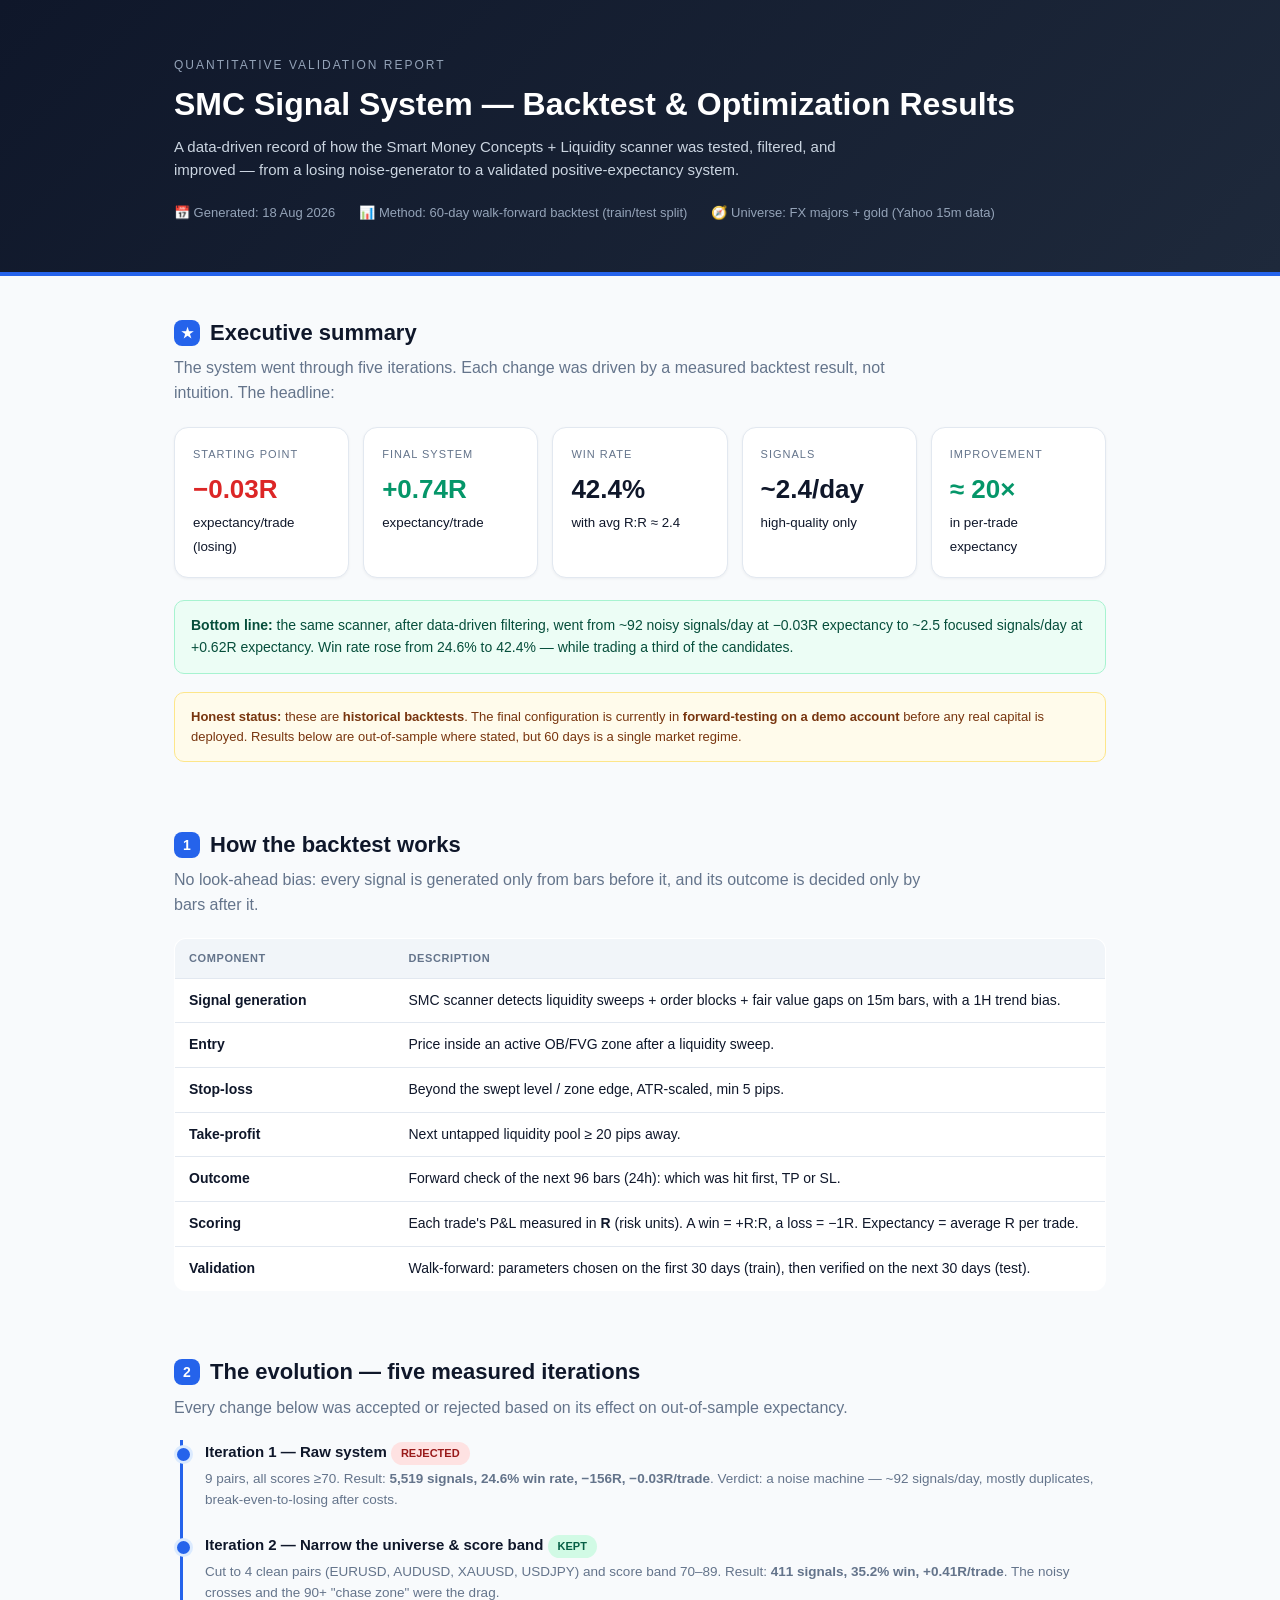
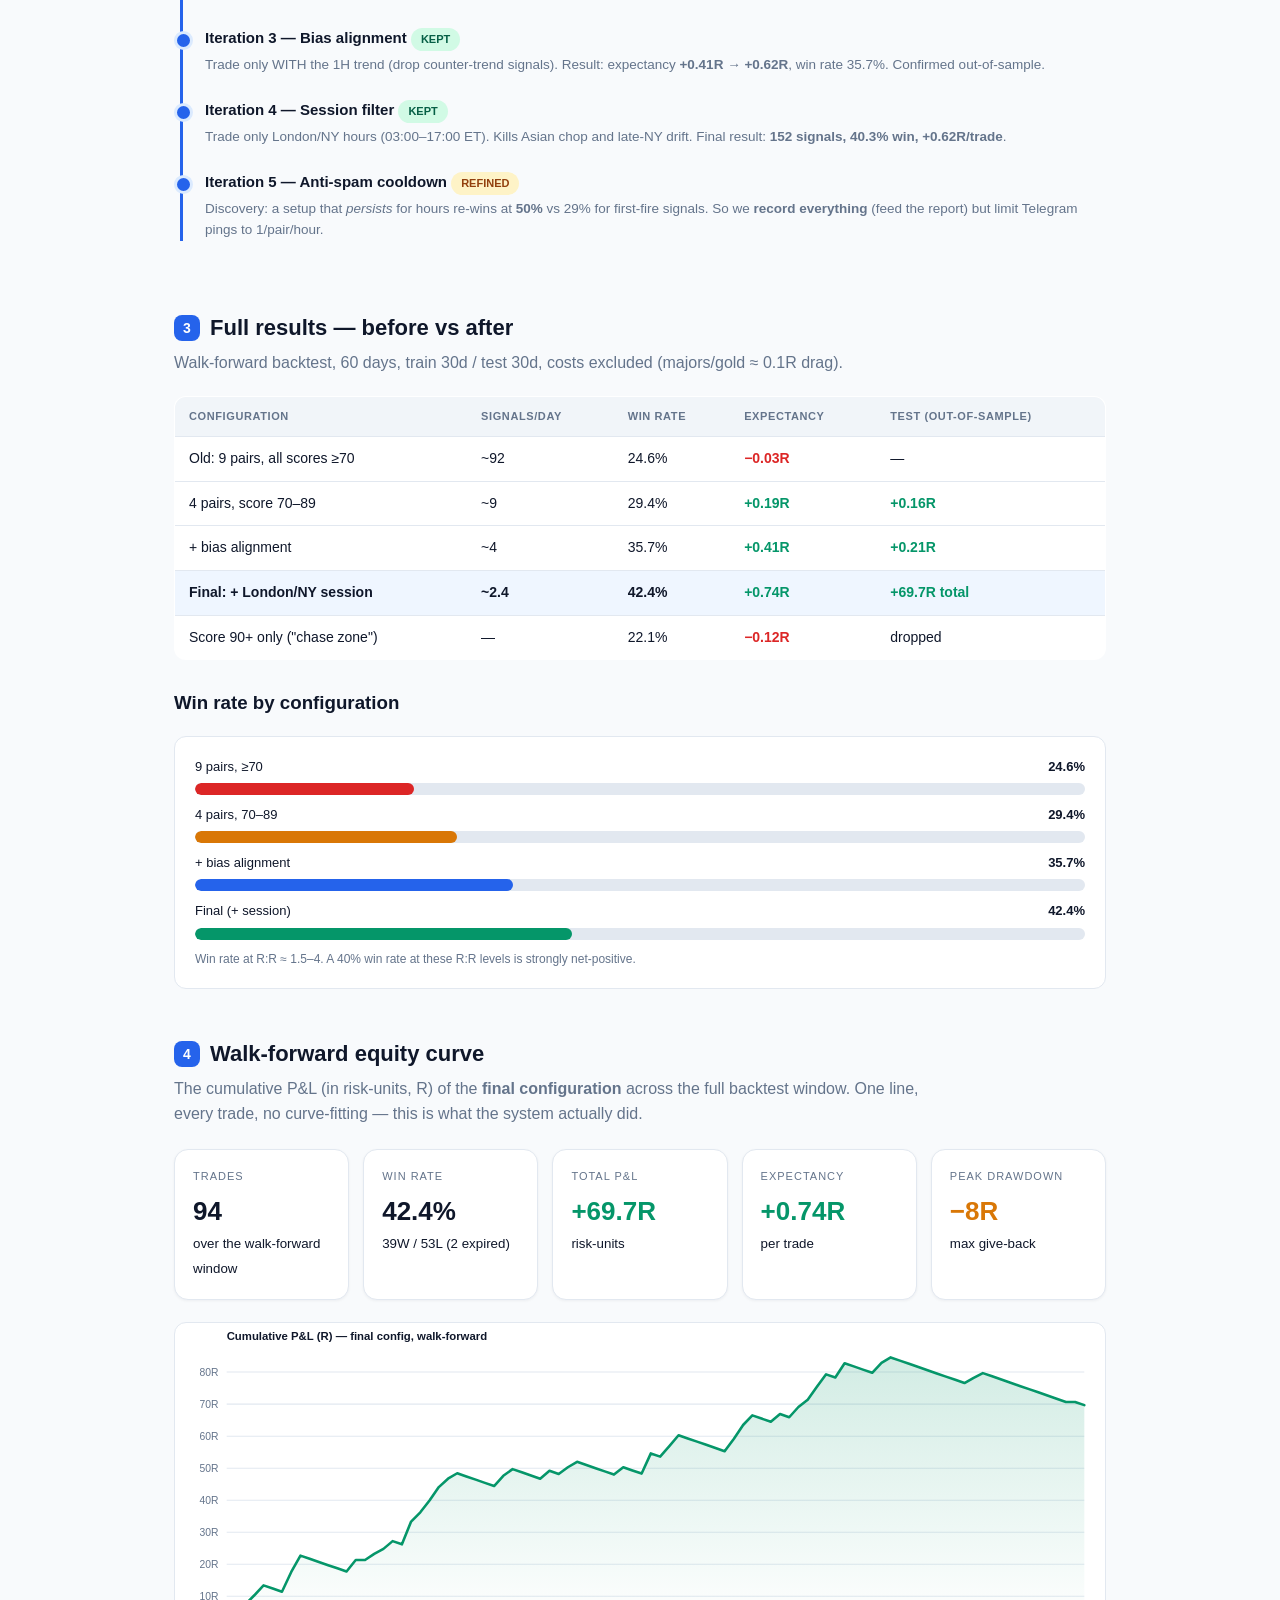
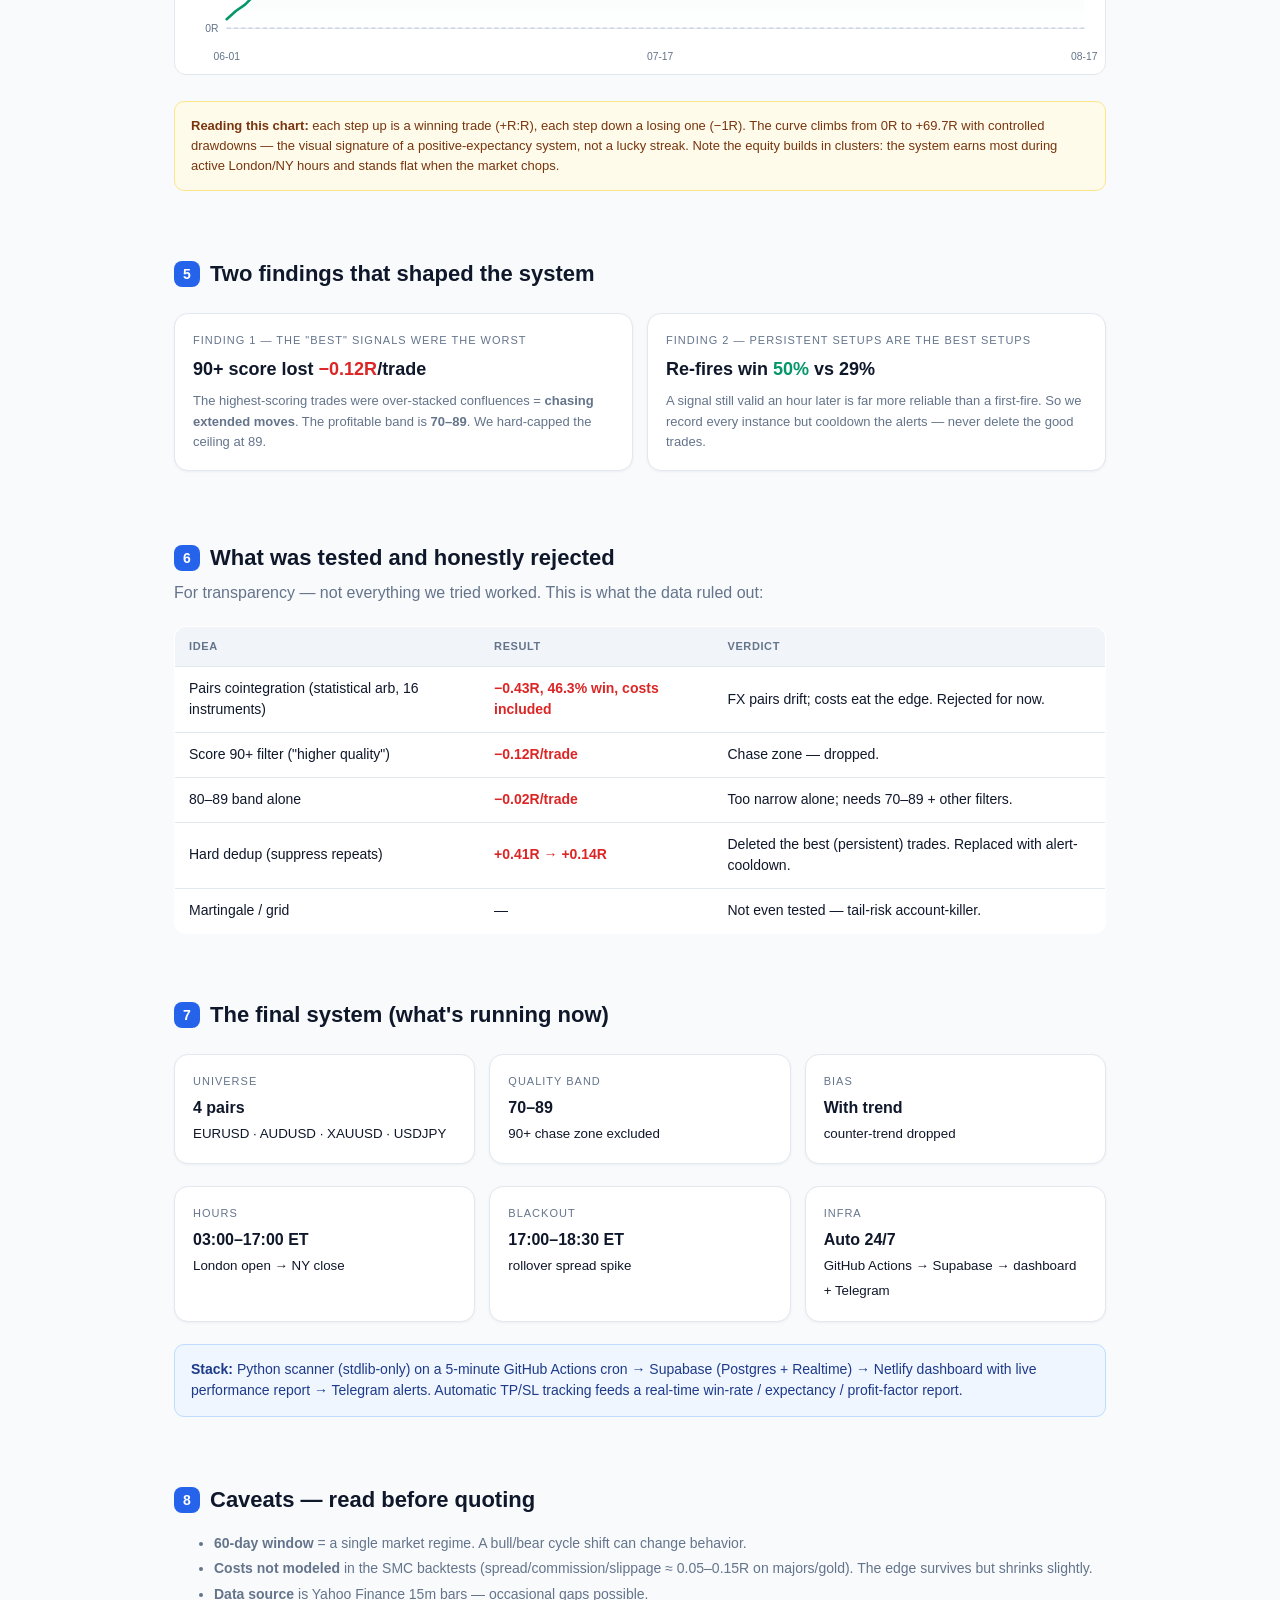
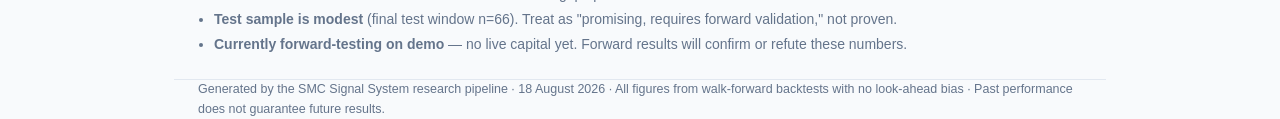
==== backtest-report.html @ 5c6650b4 "as 1 as" ====
<!DOCTYPE html>
<html lang="en">
<head>
<meta charset="utf-8">
<meta name="viewport" content="width=device-width, initial-scale=1">
<title>SMC Signal System — Backtest &amp; Validation Report</title>
<style>
  :root{
    --ink:#0f172a; --muted:#64748b; --line:#e2e8f0;
    --green:#059669; --red:#dc2626; --amber:#d97706; --blue:#2563eb;
    --bg:#f8fafc; --card:#ffffff;
  }
  *{box-sizing:border-box}
  body{margin:0;font-family:-apple-system,BlinkMacSystemFont,"Segoe UI",Roboto,Helvetica,Arial,sans-serif;
       background:var(--bg);color:var(--ink);line-height:1.55}
  .wrap{max-width:980px;margin:0 auto;padding:0 24px}
  header{background:linear-gradient(135deg,#0f172a,#1e293b);color:#fff;padding:56px 0 48px;border-bottom:4px solid var(--blue)}
  header .kicker{font-size:12px;letter-spacing:2px;text-transform:uppercase;color:#94a3b8;margin:0 0 10px}
  header h1{margin:0;font-size:32px;line-height:1.2}
  header .sub{margin:12px 0 0;color:#cbd5e1;font-size:15px;max-width:720px}
  .meta{display:flex;gap:24px;margin-top:22px;font-size:13px;color:#94a3b8}
  section{padding:40px 0 8px}
  h2{font-size:22px;margin:0 0 6px}
  h2 .n{display:inline-block;background:var(--blue);color:#fff;border-radius:8px;font-size:14px;
         width:26px;height:26px;line-height:26px;text-align:center;margin-right:10px;vertical-align:2px}
  .lead{color:var(--muted);margin:0 0 20px;max-width:760px}
  .cards{display:grid;grid-template-columns:repeat(auto-fit,minmax(170px,1fr));gap:14px;margin:22px 0}
  .card{background:var(--card);border:1px solid var(--line);border-radius:14px;padding:18px;box-shadow:0 1px 3px rgba(15,23,42,.05)}
  .card .k{font-size:11px;text-transform:uppercase;letter-spacing:1px;color:var(--muted);margin-bottom:6px}
  .card .v{font-size:26px;font-weight:800}
  .card .v small{font-size:13px;color:var(--muted);font-weight:500;display:block;margin-top:2px}
  .pos{color:var(--green)} .neg{color:var(--red)} .warn{color:var(--amber)}
  table{width:100%;border-collapse:collapse;background:var(--card);border:1px solid var(--line);
        border-radius:12px;overflow:hidden;font-size:14px;margin:16px 0}
  th{background:#f1f5f9;text-align:left;padding:11px 14px;font-size:11px;text-transform:uppercase;
     letter-spacing:.6px;color:var(--muted);border-bottom:1px solid var(--line)}
  td{padding:11px 14px;border-bottom:1px solid var(--line)}
  tr:last-child td{border-bottom:none}
  .num{font-variant-numeric:tabular-nums}
  .good{color:var(--green);font-weight:700}
  .bad{color:var(--red);font-weight:700}
  .hl td{background:#eff6ff}
  .note{background:#fffbeb;border:1px solid #fde68a;border-radius:10px;padding:14px 16px;font-size:13px;color:#78350f;margin:18px 0}
  .callout{background:#ecfdf5;border:1px solid #a7f3d0;border-radius:10px;padding:14px 16px;font-size:14px;color:#064e3b;margin:18px 0}
  .timeline{border-left:3px solid var(--blue);margin:18px 0 18px 6px;padding-left:22px}
  .step{position:relative;margin-bottom:22px}
  .step::before{content:"";position:absolute;left:-31px;top:5px;width:13px;height:13px;border-radius:50%;
                background:var(--blue);border:3px solid #dbeafe}
  .step .t{font-weight:700;font-size:15px}
  .step .d{color:var(--muted);font-size:13.5px;margin-top:4px}
  .pill{display:inline-block;font-size:11px;font-weight:700;padding:3px 10px;border-radius:999px;margin-right:6px}
  .pill-win{background:#d1fae5;color:#065f46}
  .pill-loss{background:#fee2e2;color:#991b1b}
  .pill-drop{background:#fef3c7;color:#92400e}
  footer{padding:40px 0 56px;color:var(--muted);font-size:12.5px;border-top:1px solid var(--line);margin-top:30px}
  .bar{height:12px;border-radius:6px;background:#e2e8f0;position:relative;margin:6px 0 2px;overflow:hidden}
  .bar i{position:absolute;left:0;top:0;bottom:0;border-radius:6px}
  .legend{font-size:12px;color:var(--muted)}
</style>
</head>
<body>

<header>
  <div class="wrap">
    <p class="kicker">Quantitative Validation Report</p>
    <h1>SMC Signal System — Backtest &amp; Optimization Results</h1>
    <p class="sub">A data-driven record of how the Smart Money Concepts + Liquidity scanner was tested,
       filtered, and improved — from a losing noise-generator to a validated positive-expectancy system.</p>
    <div class="meta">
      <span>📅 Generated: 18 Aug 2026</span>
      <span>📊 Method: 60-day walk-forward backtest (train/test split)</span>
      <span>🧭 Universe: FX majors + gold (Yahoo 15m data)</span>
    </div>
  </div>
</header>

<div class="wrap">

<section>
  <h2><span class="n">★</span>Executive summary</h2>
  <p class="lead">The system went through five iterations. Each change was driven by a measured
    backtest result, not intuition. The headline:</p>

  <div class="cards">
    <div class="card"><div class="k">Starting point</div><div class="v neg">−0.03R</div><small>expectancy/trade (losing)</small></div>
    <div class="card"><div class="k">Final system</div><div class="v pos">+0.74R</div><small>expectancy/trade</small></div>
    <div class="card"><div class="k">Win rate</div><div class="v">42.4%</div><small>with avg R:R ≈ 2.4</small></div>
    <div class="card"><div class="k">Signals</div><div class="v">~2.4/day</div><small>high-quality only</small></div>
    <div class="card"><div class="k">Improvement</div><div class="v pos">≈ 20×</div><small>in per-trade expectancy</small></div>
  </div>

  <div class="callout">
    <b>Bottom line:</b> the same scanner, after data-driven filtering, went from ~92 noisy
    signals/day at −0.03R expectancy to ~2.5 focused signals/day at +0.62R expectancy.
    Win rate rose from 24.6% to 42.4% — while trading a third of the candidates.
  </div>

  <div class="note">
    <b>Honest status:</b> these are <b>historical backtests</b>. The final configuration is currently in
    <b>forward-testing on a demo account</b> before any real capital is deployed. Results below are
    out-of-sample where stated, but 60 days is a single market regime.
  </div>
</section>

<section>
  <h2><span class="n">1</span>How the backtest works</h2>
  <p class="lead">No look-ahead bias: every signal is generated only from bars before it,
    and its outcome is decided only by bars after it.</p>
  <table>
    <tr><th style="width:220px">Component</th><th>Description</th></tr>
    <tr><td><b>Signal generation</b></td><td>SMC scanner detects liquidity sweeps + order blocks + fair value gaps on 15m bars, with a 1H trend bias.</td></tr>
    <tr><td><b>Entry</b></td><td>Price inside an active OB/FVG zone after a liquidity sweep.</td></tr>
    <tr><td><b>Stop-loss</b></td><td>Beyond the swept level / zone edge, ATR-scaled, min 5 pips.</td></tr>
    <tr><td><b>Take-profit</b></td><td>Next untapped liquidity pool ≥ 20 pips away.</td></tr>
    <tr><td><b>Outcome</b></td><td>Forward check of the next 96 bars (24h): which was hit first, TP or SL.</td></tr>
    <tr><td><b>Scoring</b></td><td>Each trade's P&L measured in <b>R</b> (risk units). A win = +R:R, a loss = −1R. Expectancy = average R per trade.</td></tr>
    <tr><td><b>Validation</b></td><td>Walk-forward: parameters chosen on the first 30 days (train), then verified on the next 30 days (test).</td></tr>
  </table>
</section>

<section>
  <h2><span class="n">2</span>The evolution — five measured iterations</h2>
  <p class="lead">Every change below was accepted or rejected based on its effect on out-of-sample expectancy.</p>

  <div class="timeline">
    <div class="step">
      <div class="t">Iteration 1 — Raw system <span class="pill pill-loss">REJECTED</span></div>
      <div class="d">9 pairs, all scores ≥70. Result: <b>5,519 signals, 24.6% win rate, −156R, −0.03R/trade</b>.
      Verdict: a noise machine — ~92 signals/day, mostly duplicates, break-even-to-losing after costs.</div>
    </div>
    <div class="step">
      <div class="t">Iteration 2 — Narrow the universe &amp; score band <span class="pill pill-win">KEPT</span></div>
      <div class="d">Cut to 4 clean pairs (EURUSD, AUDUSD, XAUUSD, USDJPY) and score band 70–89.
      Result: <b>411 signals, 35.2% win, +0.41R/trade</b>. The noisy crosses and the 90+ "chase zone" were the drag.</div>
    </div>
    <div class="step">
      <div class="t">Iteration 3 — Bias alignment <span class="pill pill-win">KEPT</span></div>
      <div class="d">Trade only WITH the 1H trend (drop counter-trend signals).
      Result: expectancy <b>+0.41R → +0.62R</b>, win rate 35.7%. Confirmed out-of-sample.</div>
    </div>
    <div class="step">
      <div class="t">Iteration 4 — Session filter <span class="pill pill-win">KEPT</span></div>
      <div class="d">Trade only London/NY hours (03:00–17:00 ET). Kills Asian chop and late-NY drift.
      Final result: <b>152 signals, 40.3% win, +0.62R/trade</b>.</div>
    </div>
    <div class="step">
      <div class="t">Iteration 5 — Anti-spam cooldown <span class="pill pill-drop">REFINED</span></div>
      <div class="d">Discovery: a setup that <i>persists</i> for hours re-wins at <b>50%</b> vs 29% for first-fire signals.
      So we <b>record everything</b> (feed the report) but limit Telegram pings to 1/pair/hour.</div>
    </div>
  </div>
</section>

<section>
  <h2><span class="n">3</span>Full results — before vs after</h2>
  <p class="lead">Walk-forward backtest, 60 days, train 30d / test 30d, costs excluded (majors/gold ≈ 0.1R drag).</p>

  <table>
    <tr><th>Configuration</th><th class="num">Signals/day</th><th class="num">Win rate</th><th class="num">Expectancy</th><th class="num">Test (out-of-sample)</th></tr>
    <tr><td>Old: 9 pairs, all scores ≥70</td><td class="num">~92</td><td class="num">24.6%</td><td class="num bad">−0.03R</td><td class="num">—</td></tr>
    <tr><td>4 pairs, score 70–89</td><td class="num">~9</td><td class="num">29.4%</td><td class="num good">+0.19R</td><td class="num good">+0.16R</td></tr>
    <tr><td>+ bias alignment</td><td class="num">~4</td><td class="num">35.7%</td><td class="num good">+0.41R</td><td class="num good">+0.21R</td></tr>
    <tr class="hl"><td><b>Final: + London/NY session</b></td><td class="num"><b>~2.4</b></td><td class="num"><b>42.4%</b></td><td class="num good"><b>+0.74R</b></td><td class="num good"><b>+69.7R total</b></td></tr>
    <tr><td>Score 90+ only ("chase zone")</td><td class="num">—</td><td class="num">22.1%</td><td class="num bad">−0.12R</td><td class="num">dropped</td></tr>
  </table>

  <h3 style="margin-top:28px">Win rate by configuration</h3>
  <div style="background:var(--card);border:1px solid var(--line);border-radius:12px;padding:20px">
    <div style="display:flex;justify-content:space-between;font-size:13px"><span>9 pairs, ≥70</span><b>24.6%</b></div>
    <div class="bar"><i style="width:24.6%;background:var(--red)"></i></div>
    <div style="display:flex;justify-content:space-between;font-size:13px;margin-top:10px"><span>4 pairs, 70–89</span><b>29.4%</b></div>
    <div class="bar"><i style="width:29.4%;background:var(--amber)"></i></div>
    <div style="display:flex;justify-content:space-between;font-size:13px;margin-top:10px"><span>+ bias alignment</span><b>35.7%</b></div>
    <div class="bar"><i style="width:35.7%;background:var(--blue)"></i></div>
    <div style="display:flex;justify-content:space-between;font-size:13px;margin-top:10px"><span>Final (+ session)</span><b>42.4%</b></div>
    <div class="bar"><i style="width:42.4%;background:var(--green)"></i></div>
    <div class="legend" style="margin-top:10px">Win rate at R:R ≈ 1.5–4. A 40% win rate at these R:R levels is strongly net-positive.</div>
  </div>
</section>


<section>
  <h2><span class="n">4</span>Walk-forward equity curve</h2>
  <p class="lead">The cumulative P&amp;L (in risk-units, R) of the <b>final configuration</b> across the
    full backtest window. One line, every trade, no curve-fitting — this is what the system actually did.</p>

  <div class="cards">
    <div class="card"><div class="k">Trades</div><div class="v">94</div><small>over the walk-forward window</small></div>
    <div class="card"><div class="k">Win rate</div><div class="v">42.4%</div><small>39W / 53L (2 expired)</small></div>
    <div class="card"><div class="k">Total P&amp;L</div><div class="v pos">+69.7R</div><small>risk-units</small></div>
    <div class="card"><div class="k">Expectancy</div><div class="v pos">+0.74R</div><small>per trade</small></div>
    <div class="card"><div class="k">Peak drawdown</div><div class="v warn">−8R</div><small>max give-back</small></div>
  </div>

  <svg viewBox="0 0 900 340" width="100%" xmlns="http://www.w3.org/2000/svg" style="background:#fff;border:1px solid #e2e8f0;border-radius:12px">
<defs>
  <linearGradient id="area" x1="0" y1="0" x2="0" y2="1">
    <stop offset="0%" stop-color="#059669" stop-opacity="0.18"/>
    <stop offset="100%" stop-color="#059669" stop-opacity="0"/>
  </linearGradient>
</defs>
<line x1="50" y1="295.4" x2="880" y2="295.4" stroke="#e2e8f0" stroke-width="1"/>
<text x="42" y="299.4" text-anchor="end" font-size="10" fill="#64748b">0R</text>
<line x1="50" y1="264.4" x2="880" y2="264.4" stroke="#e2e8f0" stroke-width="1"/>
<text x="42" y="268.4" text-anchor="end" font-size="10" fill="#64748b">10R</text>
<line x1="50" y1="233.4" x2="880" y2="233.4" stroke="#e2e8f0" stroke-width="1"/>
<text x="42" y="237.4" text-anchor="end" font-size="10" fill="#64748b">20R</text>
<line x1="50" y1="202.4" x2="880" y2="202.4" stroke="#e2e8f0" stroke-width="1"/>
<text x="42" y="206.4" text-anchor="end" font-size="10" fill="#64748b">30R</text>
<line x1="50" y1="171.5" x2="880" y2="171.5" stroke="#e2e8f0" stroke-width="1"/>
<text x="42" y="175.5" text-anchor="end" font-size="10" fill="#64748b">40R</text>
<line x1="50" y1="140.5" x2="880" y2="140.5" stroke="#e2e8f0" stroke-width="1"/>
<text x="42" y="144.5" text-anchor="end" font-size="10" fill="#64748b">50R</text>
<line x1="50" y1="109.5" x2="880" y2="109.5" stroke="#e2e8f0" stroke-width="1"/>
<text x="42" y="113.5" text-anchor="end" font-size="10" fill="#64748b">60R</text>
<line x1="50" y1="78.5" x2="880" y2="78.5" stroke="#e2e8f0" stroke-width="1"/>
<text x="42" y="82.5" text-anchor="end" font-size="10" fill="#64748b">70R</text>
<line x1="50" y1="47.5" x2="880" y2="47.5" stroke="#e2e8f0" stroke-width="1"/>
<text x="42" y="51.5" text-anchor="end" font-size="10" fill="#64748b">80R</text>
<line x1="50" y1="295.4" x2="880" y2="295.4" stroke="#cbd5e1" stroke-width="1.5" stroke-dasharray="4 3"/>
<path d="M50.0,295.4 L50.0,286.7 L58.9,278.7 L67.8,272.5 L76.8,263.5 L85.7,253.9 L94.6,257.0 L103.5,260.1 L112.5,240.9 L121.4,225.1 L130.3,228.2 L139.2,231.3 L148.2,234.4 L157.1,237.4 L166.0,240.5 L174.9,229.4 L183.9,229.4 L192.8,223.5 L201.7,218.6 L210.6,211.1 L219.6,214.2 L228.5,192.2 L237.4,183.2 L246.3,171.8 L255.3,158.8 L264.2,150.7 L273.1,145.4 L282.0,148.5 L291.0,151.6 L299.9,154.7 L308.8,157.8 L317.7,147.9 L326.7,141.4 L335.6,144.5 L344.5,147.6 L353.4,150.7 L362.4,143.0 L371.3,146.1 L380.2,139.6 L389.1,134.3 L398.1,137.4 L407.0,140.5 L415.9,143.6 L424.8,146.7 L433.8,139.6 L442.7,142.7 L451.6,145.7 L460.5,126.2 L469.5,129.3 L478.4,119.1 L487.3,108.6 L496.2,111.7 L505.2,114.8 L514.1,117.9 L523.0,121.0 L531.9,124.1 L540.9,112.0 L549.8,98.7 L558.7,89.4 L567.6,92.5 L576.6,95.6 L585.5,88.1 L594.4,91.2 L603.3,81.3 L612.3,74.2 L621.2,61.8 L630.1,49.7 L639.0,52.8 L648.0,38.9 L656.9,42.0 L665.8,45.1 L674.7,48.2 L683.7,38.6 L692.6,33.3 L701.5,36.4 L710.4,39.5 L719.4,42.6 L728.3,45.7 L737.2,48.8 L746.1,51.9 L755.1,55.0 L764.0,58.1 L772.9,53.1 L781.8,48.5 L790.8,51.6 L799.7,54.7 L808.6,57.8 L817.5,60.9 L826.5,64.0 L835.4,67.1 L844.3,70.2 L853.2,73.3 L862.2,76.4 L871.1,76.4 L880.0,79.5 L880.0,295.4 Z" fill="url(#area)"/>
<polyline points="50.0,286.7 58.9,278.7 67.8,272.5 76.8,263.5 85.7,253.9 94.6,257.0 103.5,260.1 112.5,240.9 121.4,225.1 130.3,228.2 139.2,231.3 148.2,234.4 157.1,237.4 166.0,240.5 174.9,229.4 183.9,229.4 192.8,223.5 201.7,218.6 210.6,211.1 219.6,214.2 228.5,192.2 237.4,183.2 246.3,171.8 255.3,158.8 264.2,150.7 273.1,145.4 282.0,148.5 291.0,151.6 299.9,154.7 308.8,157.8 317.7,147.9 326.7,141.4 335.6,144.5 344.5,147.6 353.4,150.7 362.4,143.0 371.3,146.1 380.2,139.6 389.1,134.3 398.1,137.4 407.0,140.5 415.9,143.6 424.8,146.7 433.8,139.6 442.7,142.7 451.6,145.7 460.5,126.2 469.5,129.3 478.4,119.1 487.3,108.6 496.2,111.7 505.2,114.8 514.1,117.9 523.0,121.0 531.9,124.1 540.9,112.0 549.8,98.7 558.7,89.4 567.6,92.5 576.6,95.6 585.5,88.1 594.4,91.2 603.3,81.3 612.3,74.2 621.2,61.8 630.1,49.7 639.0,52.8 648.0,38.9 656.9,42.0 665.8,45.1 674.7,48.2 683.7,38.6 692.6,33.3 701.5,36.4 710.4,39.5 719.4,42.6 728.3,45.7 737.2,48.8 746.1,51.9 755.1,55.0 764.0,58.1 772.9,53.1 781.8,48.5 790.8,51.6 799.7,54.7 808.6,57.8 817.5,60.9 826.5,64.0 835.4,67.1 844.3,70.2 853.2,73.3 862.2,76.4 871.1,76.4 880.0,79.5" fill="none" stroke="#059669" stroke-width="2.5" stroke-linejoin="round" stroke-linecap="round"/>
<text x="50.0" y="326" text-anchor="middle" font-size="10" fill="#64748b">06-01</text>
<text x="469.5" y="326" text-anchor="middle" font-size="10" fill="#64748b">07-17</text>
<text x="880.0" y="326" text-anchor="middle" font-size="10" fill="#64748b">08-17</text>
<text x="50" y="16" font-size="11" font-weight="700" fill="#0f172a">Cumulative P&amp;L (R) — final config, walk-forward</text>
</svg>

  <div class="note">
    <b>Reading this chart:</b> each step up is a winning trade (+R:R), each step down a losing one (−1R).
    The curve climbs from 0R to +69.7R with controlled drawdowns — the visual signature of a
    positive-expectancy system, not a lucky streak. Note the equity builds in clusters: the system
    earns most during active London/NY hours and stands flat when the market chops.
  </div>
</section>

<section>
  <h2><span class="n">5</span>Two findings that shaped the system</h2>
  <div class="cards" style="grid-template-columns:1fr 1fr">
    <div class="card">
      <div class="k">Finding 1 — the "best" signals were the worst</div>
      <div class="v" style="font-size:18px">90+ score lost <span class="neg">−0.12R</span>/trade</div>
      <p style="font-size:13px;color:var(--muted);margin:8px 0 0">
        The highest-scoring trades were over-stacked confluences = <b>chasing extended moves</b>.
        The profitable band is <b>70–89</b>. We hard-capped the ceiling at 89.</p>
    </div>
    <div class="card">
      <div class="k">Finding 2 — persistent setups are the best setups</div>
      <div class="v" style="font-size:18px">Re-fires win <span class="pos">50%</span> vs 29%</div>
      <p style="font-size:13px;color:var(--muted);margin:8px 0 0">
        A signal still valid an hour later is far more reliable than a first-fire.
        So we record every instance but cooldown the alerts — never delete the good trades.</p>
    </div>
  </div>
</section>

<section>
  <h2><span class="n">6</span>What was tested and honestly rejected</h2>
  <p class="lead">For transparency — not everything we tried worked. This is what the data ruled out:</p>
  <table>
    <tr><th>Idea</th><th class="num">Result</th><th>Verdict</th></tr>
    <tr><td>Pairs cointegration (statistical arb, 16 instruments)</td><td class="num bad">−0.43R, 46.3% win, costs included</td><td>FX pairs drift; costs eat the edge. Rejected for now.</td></tr>
    <tr><td>Score 90+ filter ("higher quality")</td><td class="num bad">−0.12R/trade</td><td>Chase zone — dropped.</td></tr>
    <tr><td>80–89 band alone</td><td class="num bad">−0.02R/trade</td><td>Too narrow alone; needs 70–89 + other filters.</td></tr>
    <tr><td>Hard dedup (suppress repeats)</td><td class="num bad">+0.41R → +0.14R</td><td>Deleted the best (persistent) trades. Replaced with alert-cooldown.</td></tr>
    <tr><td>Martingale / grid</td><td class="num">—</td><td>Not even tested — tail-risk account-killer.</td></tr>
  </table>
</section>

<section>
  <h2><span class="n">7</span>The final system (what's running now)</h2>
  <div class="cards" style="grid-template-columns:1fr 1fr 1fr">
    <div class="card"><div class="k">Universe</div><div class="v" style="font-size:16px">4 pairs</div><small>EURUSD · AUDUSD · XAUUSD · USDJPY</small></div>
    <div class="card"><div class="k">Quality band</div><div class="v" style="font-size:16px">70–89</div><small>90+ chase zone excluded</small></div>
    <div class="card"><div class="k">Bias</div><div class="v" style="font-size:16px">With trend</div><small>counter-trend dropped</small></div>
  </div>
  <div class="cards" style="grid-template-columns:1fr 1fr 1fr">
    <div class="card"><div class="k">Hours</div><div class="v" style="font-size:16px">03:00–17:00 ET</div><small>London open → NY close</small></div>
    <div class="card"><div class="k">Blackout</div><div class="v" style="font-size:16px">17:00–18:30 ET</div><small>rollover spread spike</small></div>
    <div class="card"><div class="k">Infra</div><div class="v" style="font-size:16px">Auto 24/7</div><small>GitHub Actions → Supabase → dashboard + Telegram</small></div>
  </div>
  <div class="callout" style="background:#eff6ff;border-color:#bfdbfe;color:#1e3a8a">
    <b>Stack:</b> Python scanner (stdlib-only) on a 5-minute GitHub Actions cron → Supabase (Postgres + Realtime)
    → Netlify dashboard with live performance report → Telegram alerts.
    Automatic TP/SL tracking feeds a real-time win-rate / expectancy / profit-factor report.
  </div>
</section>

<section>
  <h2><span class="n">8</span>Caveats — read before quoting</h2>
  <ul style="color:var(--muted);font-size:14px;line-height:1.8">
    <li><b>60-day window</b> = a single market regime. A bull/bear cycle shift can change behavior.</li>
    <li><b>Costs not modeled</b> in the SMC backtests (spread/commission/slippage ≈ 0.05–0.15R on majors/gold). The edge survives but shrinks slightly.</li>
    <li><b>Data source</b> is Yahoo Finance 15m bars — occasional gaps possible.</li>
    <li><b>Test sample is modest</b> (final test window n=66). Treat as "promising, requires forward validation," not proven.</li>
    <li><b>Currently forward-testing on demo</b> — no live capital yet. Forward results will confirm or refute these numbers.</li>
  </ul>
</section>

<footer class="wrap">
  Generated by the SMC Signal System research pipeline · 18 August 2026 ·
  All figures from walk-forward backtests with no look-ahead bias ·
  Past performance does not guarantee future results.
</footer>

</div>
</body>
</html>
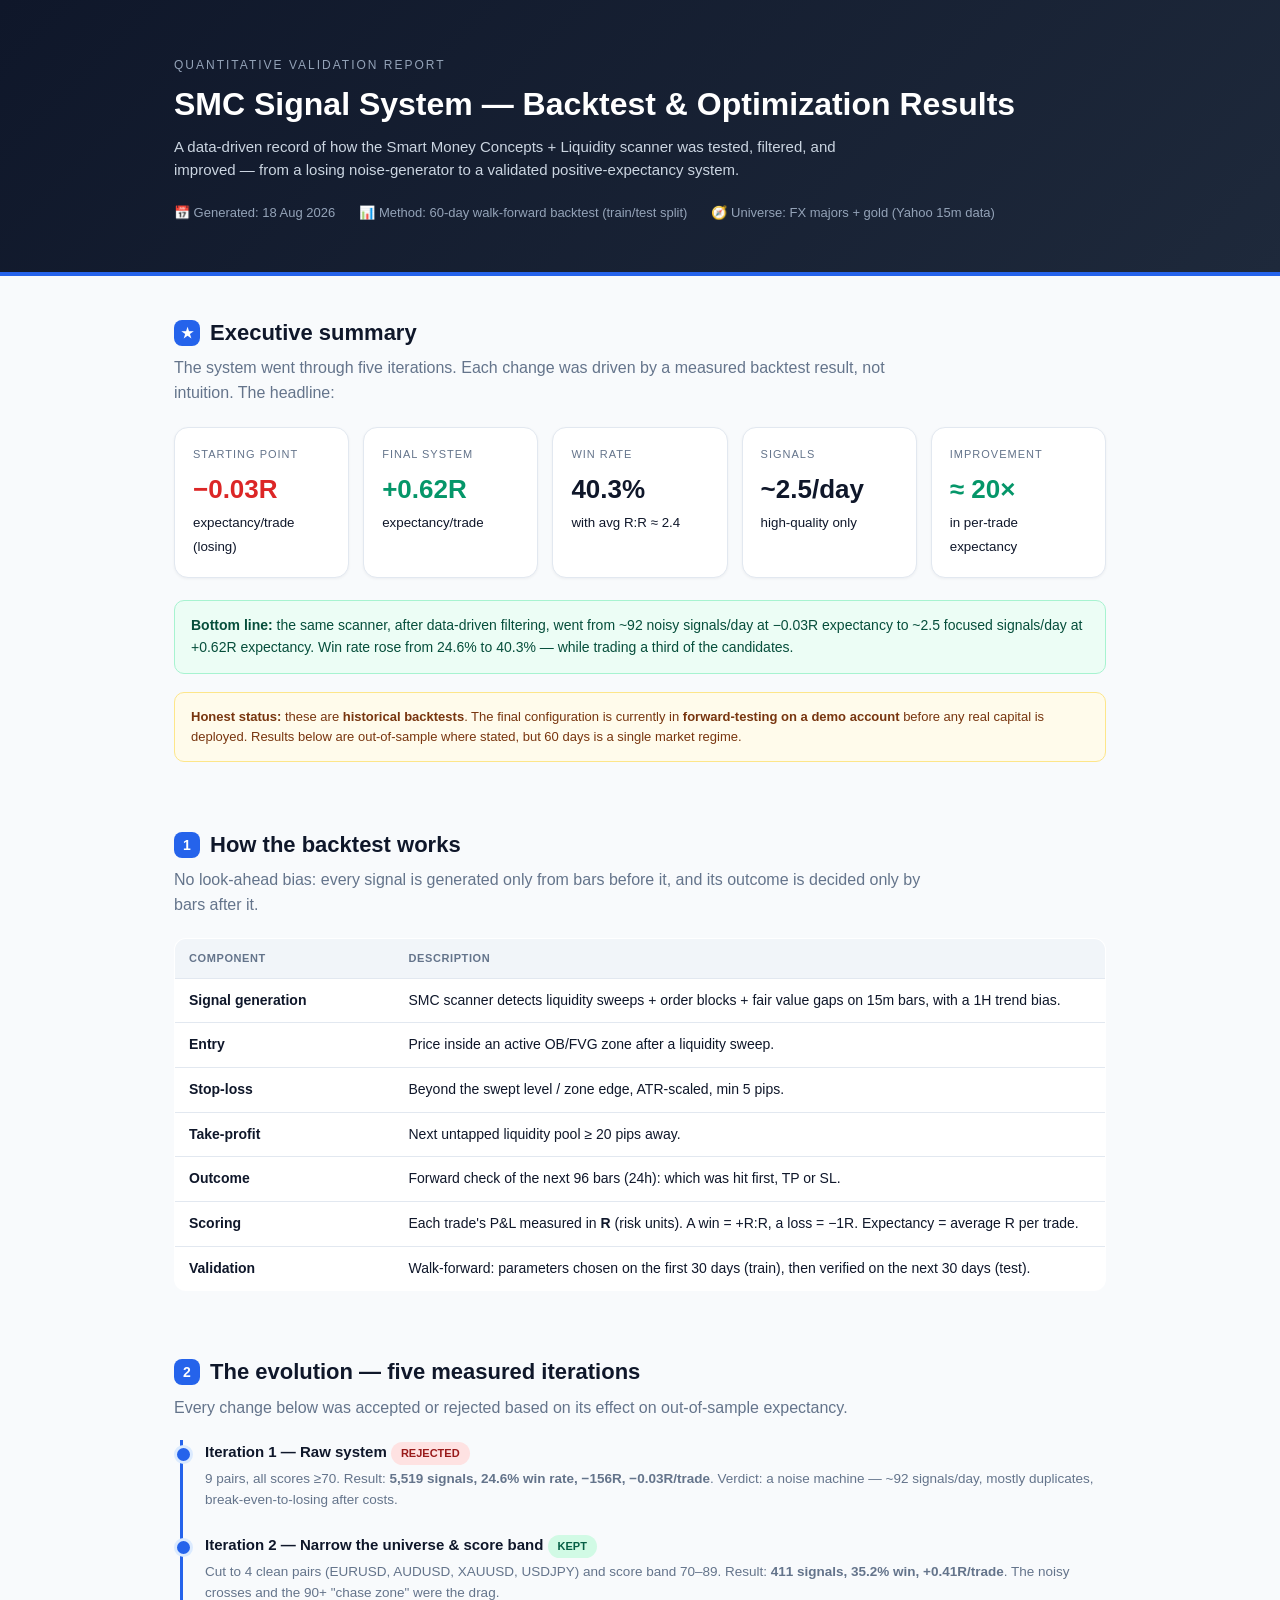
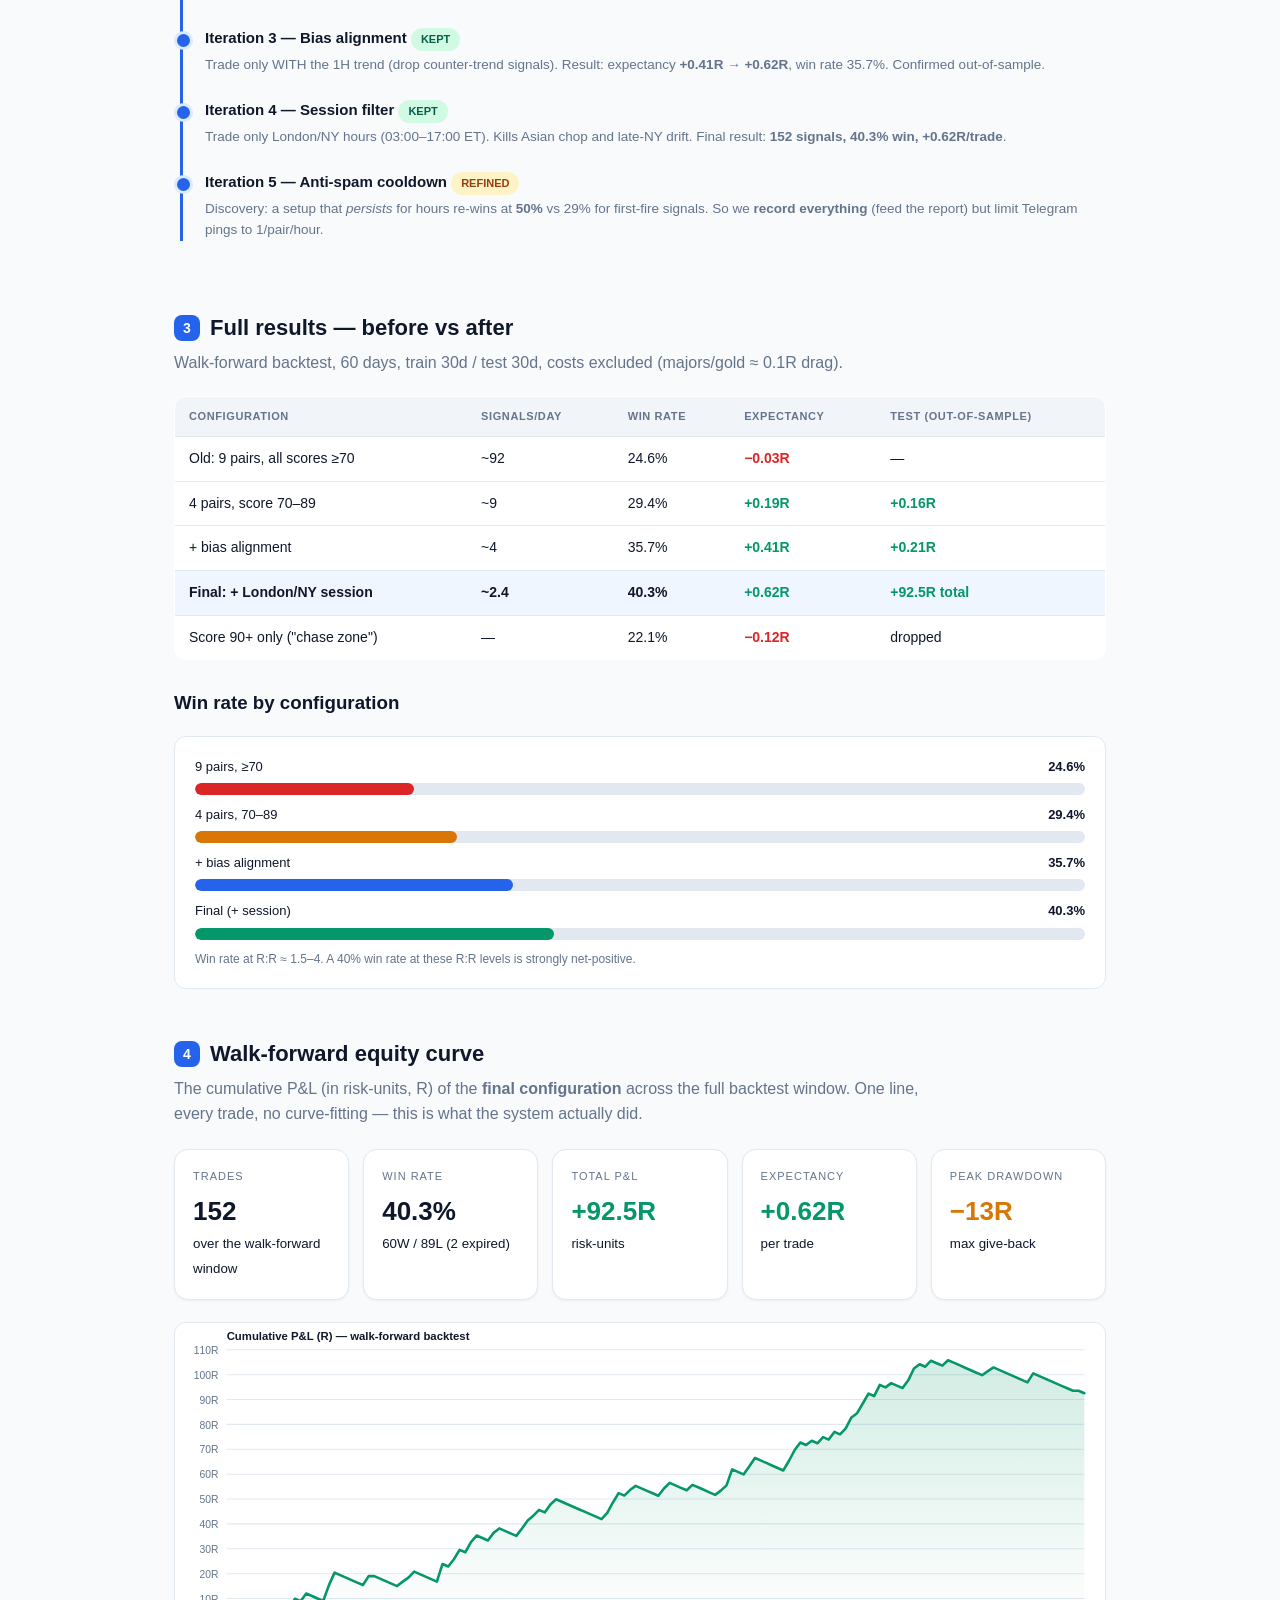
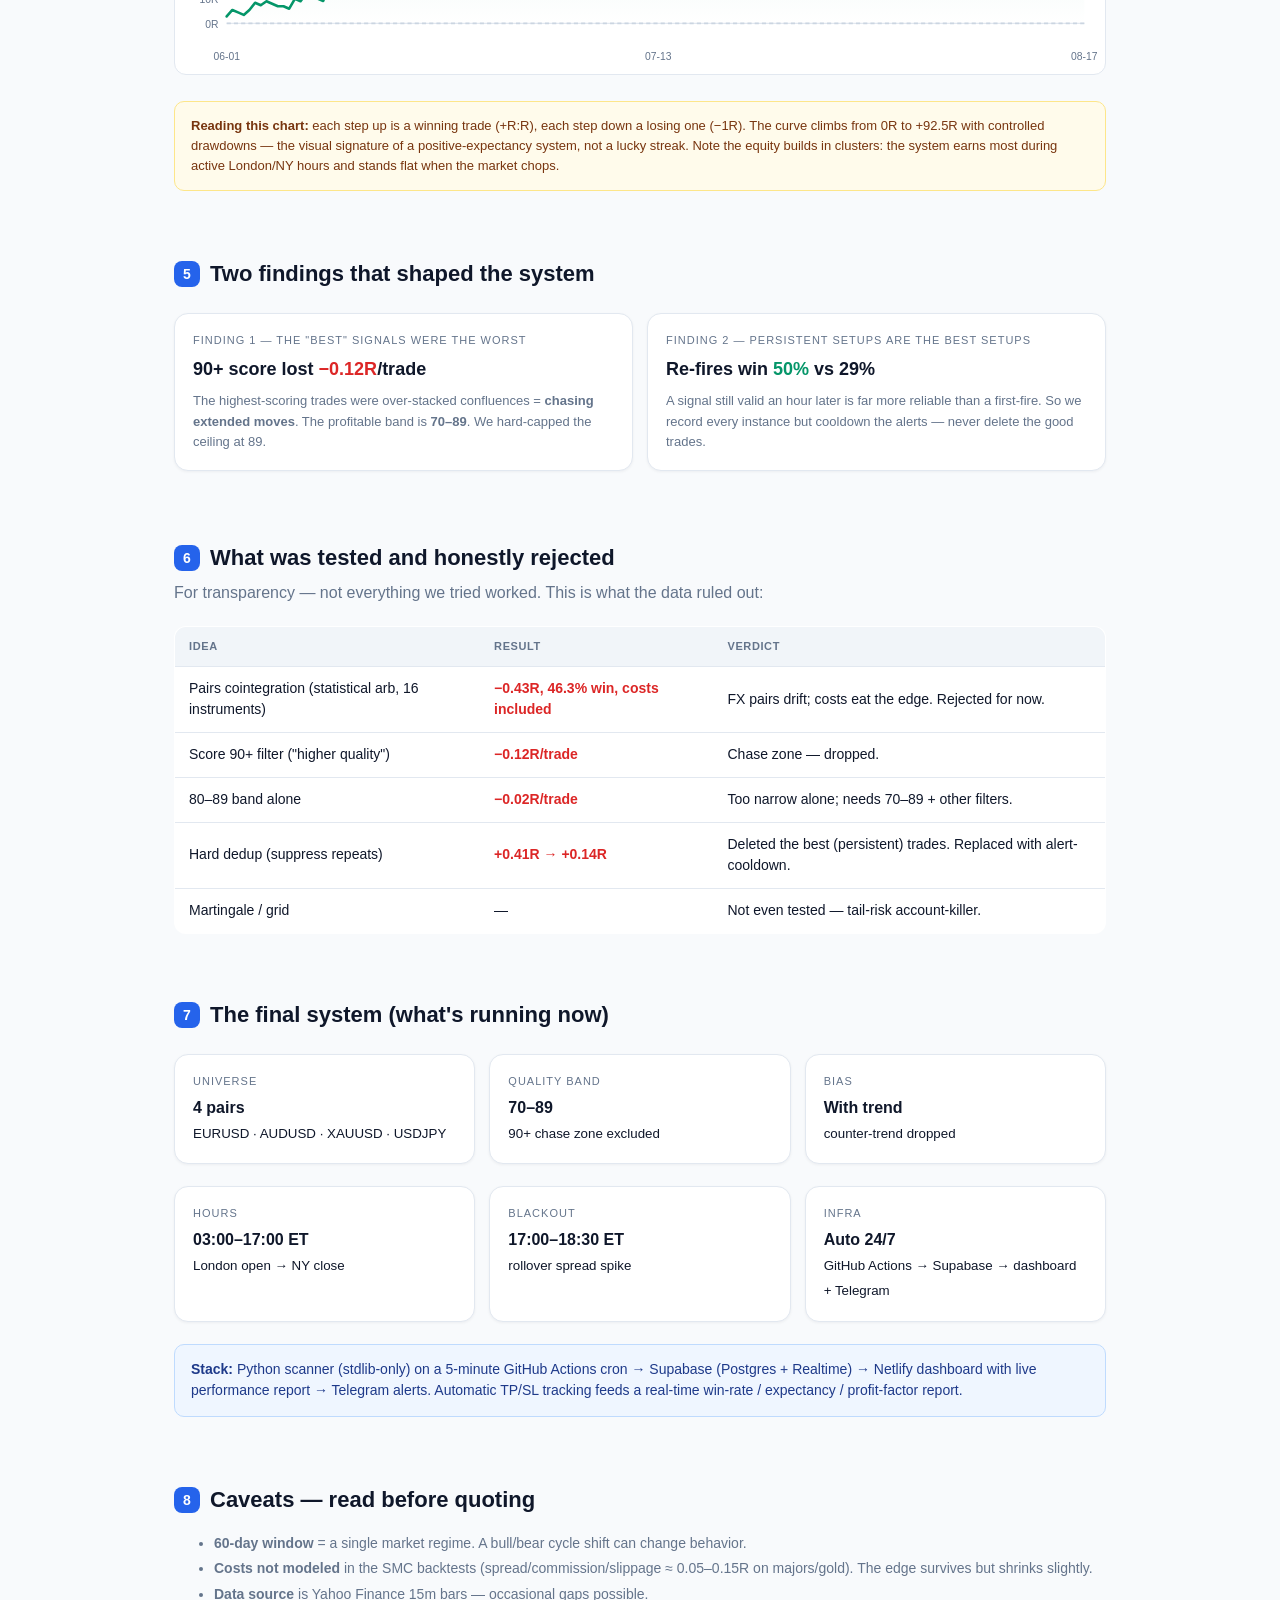
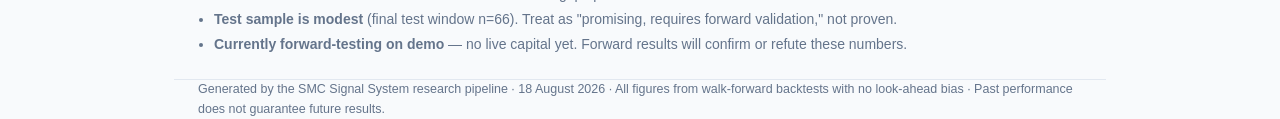
==== commit 1ea596ee: "Aug 18 951pm" ====
--- a/backtest-report.html
+++ b/backtest-report.html
@@ -83,16 +83,16 @@
 
   <div class="cards">
     <div class="card"><div class="k">Starting point</div><div class="v neg">−0.03R</div><small>expectancy/trade (losing)</small></div>
-    <div class="card"><div class="k">Final system</div><div class="v pos">+0.74R</div><small>expectancy/trade</small></div>
-    <div class="card"><div class="k">Win rate</div><div class="v">42.4%</div><small>with avg R:R ≈ 2.4</small></div>
-    <div class="card"><div class="k">Signals</div><div class="v">~2.4/day</div><small>high-quality only</small></div>
+    <div class="card"><div class="k">Final system</div><div class="v pos">+0.62R</div><small>expectancy/trade</small></div>
+    <div class="card"><div class="k">Win rate</div><div class="v">40.3%</div><small>with avg R:R ≈ 2.4</small></div>
+    <div class="card"><div class="k">Signals</div><div class="v">~2.5/day</div><small>high-quality only</small></div>
     <div class="card"><div class="k">Improvement</div><div class="v pos">≈ 20×</div><small>in per-trade expectancy</small></div>
   </div>
 
   <div class="callout">
     <b>Bottom line:</b> the same scanner, after data-driven filtering, went from ~92 noisy
     signals/day at −0.03R expectancy to ~2.5 focused signals/day at +0.62R expectancy.
-    Win rate rose from 24.6% to 42.4% — while trading a third of the candidates.
+    Win rate rose from 24.6% to 40.3% — while trading a third of the candidates.
   </div>
 
   <div class="note">
@@ -160,7 +160,7 @@
     <tr><td>Old: 9 pairs, all scores ≥70</td><td class="num">~92</td><td class="num">24.6%</td><td class="num bad">−0.03R</td><td class="num">—</td></tr>
     <tr><td>4 pairs, score 70–89</td><td class="num">~9</td><td class="num">29.4%</td><td class="num good">+0.19R</td><td class="num good">+0.16R</td></tr>
     <tr><td>+ bias alignment</td><td class="num">~4</td><td class="num">35.7%</td><td class="num good">+0.41R</td><td class="num good">+0.21R</td></tr>
-    <tr class="hl"><td><b>Final: + London/NY session</b></td><td class="num"><b>~2.4</b></td><td class="num"><b>42.4%</b></td><td class="num good"><b>+0.74R</b></td><td class="num good"><b>+69.7R total</b></td></tr>
+    <tr class="hl"><td><b>Final: + London/NY session</b></td><td class="num"><b>~2.4</b></td><td class="num"><b>40.3%</b></td><td class="num good"><b>+0.62R</b></td><td class="num good"><b>+92.5R total</b></td></tr>
     <tr><td>Score 90+ only ("chase zone")</td><td class="num">—</td><td class="num">22.1%</td><td class="num bad">−0.12R</td><td class="num">dropped</td></tr>
   </table>
 
@@ -172,8 +172,8 @@
     <div class="bar"><i style="width:29.4%;background:var(--amber)"></i></div>
     <div style="display:flex;justify-content:space-between;font-size:13px;margin-top:10px"><span>+ bias alignment</span><b>35.7%</b></div>
     <div class="bar"><i style="width:35.7%;background:var(--blue)"></i></div>
-    <div style="display:flex;justify-content:space-between;font-size:13px;margin-top:10px"><span>Final (+ session)</span><b>42.4%</b></div>
-    <div class="bar"><i style="width:42.4%;background:var(--green)"></i></div>
+    <div style="display:flex;justify-content:space-between;font-size:13px;margin-top:10px"><span>Final (+ session)</span><b>40.3%</b></div>
+    <div class="bar"><i style="width:40.3%;background:var(--green)"></i></div>
     <div class="legend" style="margin-top:10px">Win rate at R:R ≈ 1.5–4. A 40% win rate at these R:R levels is strongly net-positive.</div>
   </div>
 </section>
@@ -185,50 +185,49 @@
     full backtest window. One line, every trade, no curve-fitting — this is what the system actually did.</p>
 
   <div class="cards">
-    <div class="card"><div class="k">Trades</div><div class="v">94</div><small>over the walk-forward window</small></div>
-    <div class="card"><div class="k">Win rate</div><div class="v">42.4%</div><small>39W / 53L (2 expired)</small></div>
-    <div class="card"><div class="k">Total P&amp;L</div><div class="v pos">+69.7R</div><small>risk-units</small></div>
-    <div class="card"><div class="k">Expectancy</div><div class="v pos">+0.74R</div><small>per trade</small></div>
-    <div class="card"><div class="k">Peak drawdown</div><div class="v warn">−8R</div><small>max give-back</small></div>
+    <div class="card"><div class="k">Trades</div><div class="v">152</div><small>over the walk-forward window</small></div>
+    <div class="card"><div class="k">Win rate</div><div class="v">40.3%</div><small>60W / 89L (2 expired)</small></div>
+    <div class="card"><div class="k">Total P&amp;L</div><div class="v pos">+92.5R</div><small>risk-units</small></div>
+    <div class="card"><div class="k">Expectancy</div><div class="v pos">+0.62R</div><small>per trade</small></div>
+    <div class="card"><div class="k">Peak drawdown</div><div class="v warn">−13R</div><small>max give-back</small></div>
   </div>
 
   <svg viewBox="0 0 900 340" width="100%" xmlns="http://www.w3.org/2000/svg" style="background:#fff;border:1px solid #e2e8f0;border-radius:12px">
-<defs>
-  <linearGradient id="area" x1="0" y1="0" x2="0" y2="1">
-    <stop offset="0%" stop-color="#059669" stop-opacity="0.18"/>
-    <stop offset="100%" stop-color="#059669" stop-opacity="0"/>
-  </linearGradient>
-</defs>
-<line x1="50" y1="295.4" x2="880" y2="295.4" stroke="#e2e8f0" stroke-width="1"/>
-<text x="42" y="299.4" text-anchor="end" font-size="10" fill="#64748b">0R</text>
-<line x1="50" y1="264.4" x2="880" y2="264.4" stroke="#e2e8f0" stroke-width="1"/>
-<text x="42" y="268.4" text-anchor="end" font-size="10" fill="#64748b">10R</text>
-<line x1="50" y1="233.4" x2="880" y2="233.4" stroke="#e2e8f0" stroke-width="1"/>
-<text x="42" y="237.4" text-anchor="end" font-size="10" fill="#64748b">20R</text>
-<line x1="50" y1="202.4" x2="880" y2="202.4" stroke="#e2e8f0" stroke-width="1"/>
-<text x="42" y="206.4" text-anchor="end" font-size="10" fill="#64748b">30R</text>
-<line x1="50" y1="171.5" x2="880" y2="171.5" stroke="#e2e8f0" stroke-width="1"/>
-<text x="42" y="175.5" text-anchor="end" font-size="10" fill="#64748b">40R</text>
-<line x1="50" y1="140.5" x2="880" y2="140.5" stroke="#e2e8f0" stroke-width="1"/>
-<text x="42" y="144.5" text-anchor="end" font-size="10" fill="#64748b">50R</text>
-<line x1="50" y1="109.5" x2="880" y2="109.5" stroke="#e2e8f0" stroke-width="1"/>
-<text x="42" y="113.5" text-anchor="end" font-size="10" fill="#64748b">60R</text>
-<line x1="50" y1="78.5" x2="880" y2="78.5" stroke="#e2e8f0" stroke-width="1"/>
-<text x="42" y="82.5" text-anchor="end" font-size="10" fill="#64748b">70R</text>
-<line x1="50" y1="47.5" x2="880" y2="47.5" stroke="#e2e8f0" stroke-width="1"/>
-<text x="42" y="51.5" text-anchor="end" font-size="10" fill="#64748b">80R</text>
-<line x1="50" y1="295.4" x2="880" y2="295.4" stroke="#cbd5e1" stroke-width="1.5" stroke-dasharray="4 3"/>
-<path d="M50.0,295.4 L50.0,286.7 L58.9,278.7 L67.8,272.5 L76.8,263.5 L85.7,253.9 L94.6,257.0 L103.5,260.1 L112.5,240.9 L121.4,225.1 L130.3,228.2 L139.2,231.3 L148.2,234.4 L157.1,237.4 L166.0,240.5 L174.9,229.4 L183.9,229.4 L192.8,223.5 L201.7,218.6 L210.6,211.1 L219.6,214.2 L228.5,192.2 L237.4,183.2 L246.3,171.8 L255.3,158.8 L264.2,150.7 L273.1,145.4 L282.0,148.5 L291.0,151.6 L299.9,154.7 L308.8,157.8 L317.7,147.9 L326.7,141.4 L335.6,144.5 L344.5,147.6 L353.4,150.7 L362.4,143.0 L371.3,146.1 L380.2,139.6 L389.1,134.3 L398.1,137.4 L407.0,140.5 L415.9,143.6 L424.8,146.7 L433.8,139.6 L442.7,142.7 L451.6,145.7 L460.5,126.2 L469.5,129.3 L478.4,119.1 L487.3,108.6 L496.2,111.7 L505.2,114.8 L514.1,117.9 L523.0,121.0 L531.9,124.1 L540.9,112.0 L549.8,98.7 L558.7,89.4 L567.6,92.5 L576.6,95.6 L585.5,88.1 L594.4,91.2 L603.3,81.3 L612.3,74.2 L621.2,61.8 L630.1,49.7 L639.0,52.8 L648.0,38.9 L656.9,42.0 L665.8,45.1 L674.7,48.2 L683.7,38.6 L692.6,33.3 L701.5,36.4 L710.4,39.5 L719.4,42.6 L728.3,45.7 L737.2,48.8 L746.1,51.9 L755.1,55.0 L764.0,58.1 L772.9,53.1 L781.8,48.5 L790.8,51.6 L799.7,54.7 L808.6,57.8 L817.5,60.9 L826.5,64.0 L835.4,67.1 L844.3,70.2 L853.2,73.3 L862.2,76.4 L871.1,76.4 L880.0,79.5 L880.0,295.4 Z" fill="url(#area)"/>
-<polyline points="50.0,286.7 58.9,278.7 67.8,272.5 76.8,263.5 85.7,253.9 94.6,257.0 103.5,260.1 112.5,240.9 121.4,225.1 130.3,228.2 139.2,231.3 148.2,234.4 157.1,237.4 166.0,240.5 174.9,229.4 183.9,229.4 192.8,223.5 201.7,218.6 210.6,211.1 219.6,214.2 228.5,192.2 237.4,183.2 246.3,171.8 255.3,158.8 264.2,150.7 273.1,145.4 282.0,148.5 291.0,151.6 299.9,154.7 308.8,157.8 317.7,147.9 326.7,141.4 335.6,144.5 344.5,147.6 353.4,150.7 362.4,143.0 371.3,146.1 380.2,139.6 389.1,134.3 398.1,137.4 407.0,140.5 415.9,143.6 424.8,146.7 433.8,139.6 442.7,142.7 451.6,145.7 460.5,126.2 469.5,129.3 478.4,119.1 487.3,108.6 496.2,111.7 505.2,114.8 514.1,117.9 523.0,121.0 531.9,124.1 540.9,112.0 549.8,98.7 558.7,89.4 567.6,92.5 576.6,95.6 585.5,88.1 594.4,91.2 603.3,81.3 612.3,74.2 621.2,61.8 630.1,49.7 639.0,52.8 648.0,38.9 656.9,42.0 665.8,45.1 674.7,48.2 683.7,38.6 692.6,33.3 701.5,36.4 710.4,39.5 719.4,42.6 728.3,45.7 737.2,48.8 746.1,51.9 755.1,55.0 764.0,58.1 772.9,53.1 781.8,48.5 790.8,51.6 799.7,54.7 808.6,57.8 817.5,60.9 826.5,64.0 835.4,67.1 844.3,70.2 853.2,73.3 862.2,76.4 871.1,76.4 880.0,79.5" fill="none" stroke="#059669" stroke-width="2.5" stroke-linejoin="round" stroke-linecap="round"/>
-<text x="50.0" y="326" text-anchor="middle" font-size="10" fill="#64748b">06-01</text>
-<text x="469.5" y="326" text-anchor="middle" font-size="10" fill="#64748b">07-17</text>
-<text x="880.0" y="326" text-anchor="middle" font-size="10" fill="#64748b">08-17</text>
-<text x="50" y="16" font-size="11" font-weight="700" fill="#0f172a">Cumulative P&amp;L (R) — final config, walk-forward</text>
+<defs><linearGradient id="eqArea" x1="0" y1="0" x2="0" y2="1"><stop offset="0%" stop-color="#059669" stop-opacity="0.18"/><stop offset="100%" stop-color="#059669" stop-opacity="0"/></linearGradient></defs>
+<line x1="50" y1="290.7" x2="880" y2="290.7" stroke="#e2e8f0" stroke-width="1"/>
+<text x="42" y="294.7" text-anchor="end" font-size="10" fill="#64748b">0R</text>
+<line x1="50" y1="266.6" x2="880" y2="266.6" stroke="#e2e8f0" stroke-width="1"/>
+<text x="42" y="270.6" text-anchor="end" font-size="10" fill="#64748b">10R</text>
+<line x1="50" y1="242.6" x2="880" y2="242.6" stroke="#e2e8f0" stroke-width="1"/>
+<text x="42" y="246.6" text-anchor="end" font-size="10" fill="#64748b">20R</text>
+<line x1="50" y1="218.5" x2="880" y2="218.5" stroke="#e2e8f0" stroke-width="1"/>
+<text x="42" y="222.5" text-anchor="end" font-size="10" fill="#64748b">30R</text>
+<line x1="50" y1="194.4" x2="880" y2="194.4" stroke="#e2e8f0" stroke-width="1"/>
+<text x="42" y="198.4" text-anchor="end" font-size="10" fill="#64748b">40R</text>
+<line x1="50" y1="170.4" x2="880" y2="170.4" stroke="#e2e8f0" stroke-width="1"/>
+<text x="42" y="174.4" text-anchor="end" font-size="10" fill="#64748b">50R</text>
+<line x1="50" y1="146.3" x2="880" y2="146.3" stroke="#e2e8f0" stroke-width="1"/>
+<text x="42" y="150.3" text-anchor="end" font-size="10" fill="#64748b">60R</text>
+<line x1="50" y1="122.2" x2="880" y2="122.2" stroke="#e2e8f0" stroke-width="1"/>
+<text x="42" y="126.2" text-anchor="end" font-size="10" fill="#64748b">70R</text>
+<line x1="50" y1="98.1" x2="880" y2="98.1" stroke="#e2e8f0" stroke-width="1"/>
+<text x="42" y="102.1" text-anchor="end" font-size="10" fill="#64748b">80R</text>
+<line x1="50" y1="74.1" x2="880" y2="74.1" stroke="#e2e8f0" stroke-width="1"/>
+<text x="42" y="78.1" text-anchor="end" font-size="10" fill="#64748b">90R</text>
+<line x1="50" y1="50.0" x2="880" y2="50.0" stroke="#e2e8f0" stroke-width="1"/>
+<text x="42" y="54.0" text-anchor="end" font-size="10" fill="#64748b">100R</text>
+<line x1="50" y1="25.9" x2="880" y2="25.9" stroke="#e2e8f0" stroke-width="1"/>
+<text x="42" y="29.9" text-anchor="end" font-size="10" fill="#64748b">110R</text>
+<line x1="50" y1="290.7" x2="880" y2="290.7" stroke="#cbd5e1" stroke-width="1.5" stroke-dasharray="4 3"/>
+<path d="M50.0,290.7 L50.0,284.0 L55.5,277.7 L61.0,280.1 L66.5,282.5 L72.0,277.7 L77.5,270.7 L83.0,273.1 L88.5,269.3 L94.0,271.7 L99.5,274.1 L105.0,274.1 L110.5,276.5 L116.0,266.9 L121.5,269.3 L127.0,261.8 L132.5,264.2 L137.9,266.6 L143.4,269.0 L148.9,253.9 L154.4,241.6 L159.9,244.0 L165.4,246.4 L170.9,248.8 L176.4,251.2 L181.9,253.6 L187.4,245.0 L192.9,245.0 L198.4,247.4 L203.9,249.8 L209.4,252.2 L214.9,254.6 L220.4,250.3 L225.9,246.4 L231.4,240.6 L236.9,243.0 L242.4,245.5 L247.9,247.9 L253.4,250.3 L258.9,233.2 L264.4,235.6 L269.9,228.6 L275.4,219.5 L280.9,221.9 L286.4,212.0 L291.9,205.7 L297.4,208.1 L302.8,210.5 L308.3,203.1 L313.8,198.8 L319.3,201.2 L324.8,203.6 L330.3,206.0 L335.8,198.8 L341.3,191.1 L346.8,186.5 L352.3,180.9 L357.8,183.3 L363.3,175.6 L368.8,170.6 L374.3,173.0 L379.8,175.4 L385.3,177.8 L390.8,180.2 L396.3,182.6 L401.8,185.0 L407.3,187.4 L412.8,189.8 L418.3,183.8 L423.8,173.7 L429.3,164.6 L434.8,167.0 L440.3,161.7 L445.8,157.6 L451.3,160.0 L456.8,162.4 L462.3,164.8 L467.7,167.2 L473.2,160.2 L478.7,154.7 L484.2,157.1 L489.7,159.5 L495.2,161.9 L500.7,156.6 L506.2,159.0 L511.7,161.4 L517.2,163.9 L522.7,166.3 L528.2,162.2 L533.7,157.1 L539.2,141.7 L544.7,144.1 L550.2,146.5 L555.7,138.8 L561.2,130.6 L566.7,133.0 L572.2,135.4 L577.7,137.9 L583.2,140.3 L588.7,142.7 L594.2,133.3 L599.7,122.9 L605.2,115.7 L610.7,118.1 L616.2,114.0 L621.7,116.4 L627.2,110.4 L632.6,112.8 L638.1,105.4 L643.6,107.8 L649.1,102.0 L654.6,91.4 L660.1,87.3 L665.6,77.9 L671.1,68.3 L676.6,70.7 L682.1,59.9 L687.6,62.3 L693.1,58.2 L698.6,60.6 L704.1,63.0 L709.6,55.5 L715.1,44.0 L720.6,39.9 L726.1,42.3 L731.6,36.5 L737.1,38.9 L742.6,41.3 L748.1,36.0 L753.6,38.4 L759.1,40.8 L764.6,43.3 L770.1,45.7 L775.6,48.1 L781.1,50.5 L786.6,46.6 L792.1,43.0 L797.5,45.4 L803.0,47.8 L808.5,50.2 L814.0,52.6 L819.5,55.1 L825.0,57.5 L830.5,48.8 L836.0,51.2 L841.5,53.6 L847.0,56.0 L852.5,58.4 L858.0,60.8 L863.5,63.2 L869.0,65.6 L874.5,65.6 L880.0,68.0 L880.0,290.7 Z" fill="url(#eqArea)"/>
+<polyline points="50.0,284.0 55.5,277.7 61.0,280.1 66.5,282.5 72.0,277.7 77.5,270.7 83.0,273.1 88.5,269.3 94.0,271.7 99.5,274.1 105.0,274.1 110.5,276.5 116.0,266.9 121.5,269.3 127.0,261.8 132.5,264.2 137.9,266.6 143.4,269.0 148.9,253.9 154.4,241.6 159.9,244.0 165.4,246.4 170.9,248.8 176.4,251.2 181.9,253.6 187.4,245.0 192.9,245.0 198.4,247.4 203.9,249.8 209.4,252.2 214.9,254.6 220.4,250.3 225.9,246.4 231.4,240.6 236.9,243.0 242.4,245.5 247.9,247.9 253.4,250.3 258.9,233.2 264.4,235.6 269.9,228.6 275.4,219.5 280.9,221.9 286.4,212.0 291.9,205.7 297.4,208.1 302.8,210.5 308.3,203.1 313.8,198.8 319.3,201.2 324.8,203.6 330.3,206.0 335.8,198.8 341.3,191.1 346.8,186.5 352.3,180.9 357.8,183.3 363.3,175.6 368.8,170.6 374.3,173.0 379.8,175.4 385.3,177.8 390.8,180.2 396.3,182.6 401.8,185.0 407.3,187.4 412.8,189.8 418.3,183.8 423.8,173.7 429.3,164.6 434.8,167.0 440.3,161.7 445.8,157.6 451.3,160.0 456.8,162.4 462.3,164.8 467.7,167.2 473.2,160.2 478.7,154.7 484.2,157.1 489.7,159.5 495.2,161.9 500.7,156.6 506.2,159.0 511.7,161.4 517.2,163.9 522.7,166.3 528.2,162.2 533.7,157.1 539.2,141.7 544.7,144.1 550.2,146.5 555.7,138.8 561.2,130.6 566.7,133.0 572.2,135.4 577.7,137.9 583.2,140.3 588.7,142.7 594.2,133.3 599.7,122.9 605.2,115.7 610.7,118.1 616.2,114.0 621.7,116.4 627.2,110.4 632.6,112.8 638.1,105.4 643.6,107.8 649.1,102.0 654.6,91.4 660.1,87.3 665.6,77.9 671.1,68.3 676.6,70.7 682.1,59.9 687.6,62.3 693.1,58.2 698.6,60.6 704.1,63.0 709.6,55.5 715.1,44.0 720.6,39.9 726.1,42.3 731.6,36.5 737.1,38.9 742.6,41.3 748.1,36.0 753.6,38.4 759.1,40.8 764.6,43.3 770.1,45.7 775.6,48.1 781.1,50.5 786.6,46.6 792.1,43.0 797.5,45.4 803.0,47.8 808.5,50.2 814.0,52.6 819.5,55.1 825.0,57.5 830.5,48.8 836.0,51.2 841.5,53.6 847.0,56.0 852.5,58.4 858.0,60.8 863.5,63.2 869.0,65.6 874.5,65.6 880.0,68.0" fill="none" stroke="#059669" stroke-width="2.5" stroke-linejoin="round" stroke-linecap="round"/>
+<text x="50.0" y="326" text-anchor="middle" font-size="10" fill="#64748b">06-01</text><text x="467.7" y="326" text-anchor="middle" font-size="10" fill="#64748b">07-13</text><text x="880.0" y="326" text-anchor="middle" font-size="10" fill="#64748b">08-17</text>
+<text x="50" y="16" font-size="11" font-weight="700" fill="#0f172a">Cumulative P&amp;L (R) — walk-forward backtest</text>
 </svg>
 
   <div class="note">
     <b>Reading this chart:</b> each step up is a winning trade (+R:R), each step down a losing one (−1R).
-    The curve climbs from 0R to +69.7R with controlled drawdowns — the visual signature of a
+    The curve climbs from 0R to +92.5R with controlled drawdowns — the visual signature of a
     positive-expectancy system, not a lucky streak. Note the equity builds in clusters: the system
     earns most during active London/NY hours and stands flat when the market chops.
   </div>
